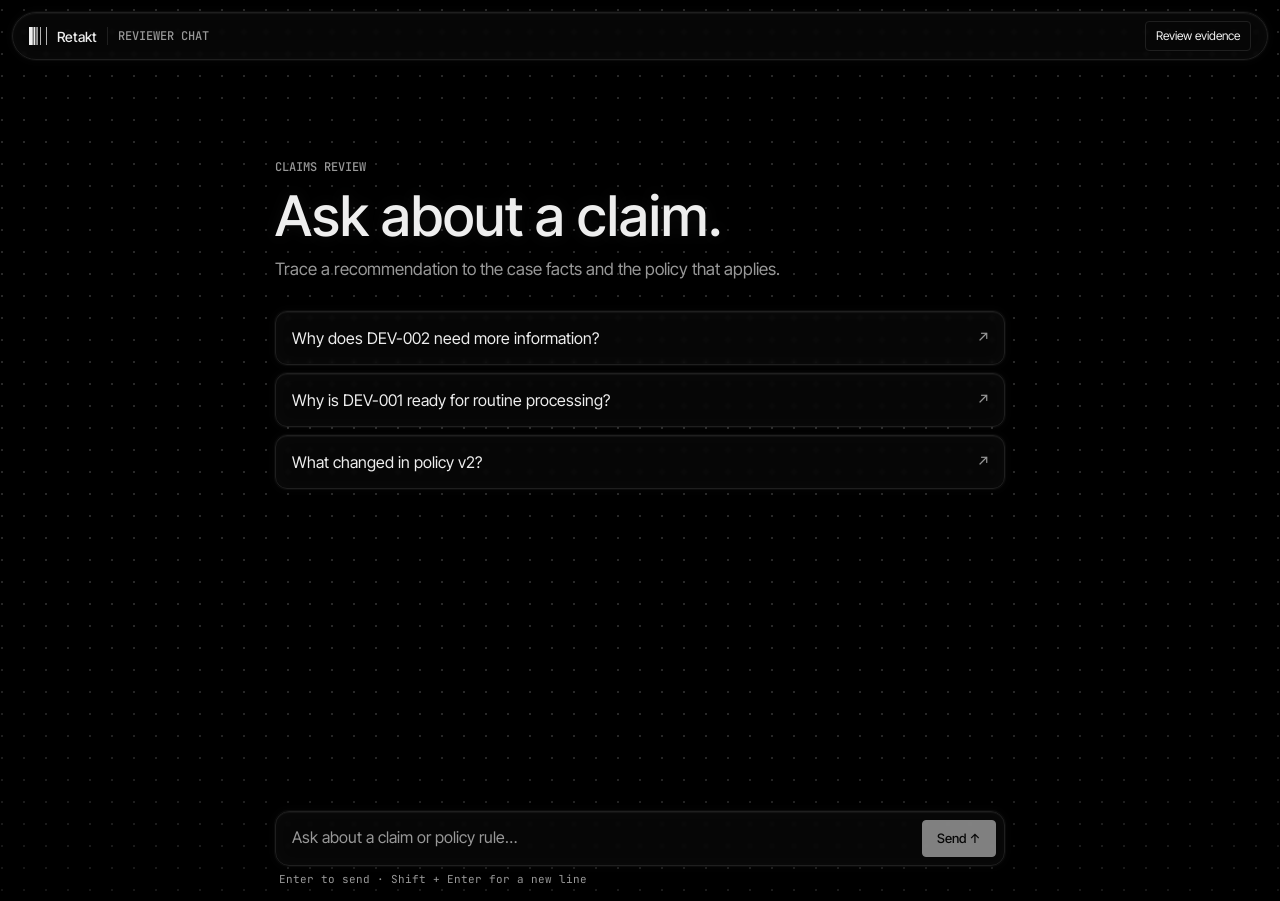
==== demo/chat-redesign/index.html @ 4e8978b3 "[B/B-lead] Policy-Versionen (Supabase), Retakt-Chat-Redesign mit Handy-Vorschau, Lovable-Prompts - c" ====
<!doctype html>
<html lang="en">
<head>
  <meta charset="utf-8">
  <meta name="viewport" content="width=device-width, initial-scale=1">
  <meta name="theme-color" content="#000000">
  <title>Reviewer chat · Retakt</title>
  <link rel="preconnect" href="https://fonts.googleapis.com">
  <link rel="preconnect" href="https://fonts.gstatic.com" crossorigin>
  <link href="https://fonts.googleapis.com/css2?family=Inter+Tight:wght@400;500;600&family=JetBrains+Mono:wght@400;500&display=swap" rel="stylesheet">
  <style>
    /* Tokens 1:1 aus app/src/styles.css (dunkles Retakt-Theme) */
    :root {
      color-scheme: dark;
      --background: oklch(0 0 0); --foreground: oklch(0.95 0 0);
      --card: oklch(0.24 0 0 / 0.22); --popover: oklch(0.15 0 0);
      --primary: oklch(0.985 0 0); --primary-foreground: oklch(0.13 0 0);
      --muted: oklch(0.2 0 0); --muted-foreground: oklch(0.68 0 0);
      --border: oklch(0.24 0 0); --input: oklch(0.26 0 0);
      --destructive: oklch(0.68 0.19 25);
      --edge-glow: 0 0 0 1px oklch(1 0 0 / 0.03), 0 0 8px oklch(1 0 0 / 0.025), inset 0 0 14px oklch(1 0 0 / 0.015);
      --decision-fast: oklch(0.87 0.15 150); --decision-fast-soft: oklch(0.87 0.15 150 / 12%); --decision-fast-line: oklch(0.87 0.15 150 / 40%);
      --decision-standard: oklch(0.92 0 0); --decision-standard-soft: oklch(1 0 0 / 6%); --decision-standard-line: oklch(1 0 0 / 20%);
      --decision-reject: oklch(0.68 0.19 25); --decision-reject-soft: oklch(0.68 0.19 25 / 12%); --decision-reject-line: oklch(0.68 0.19 25 / 40%);
      --font-sans: "Inter Tight", ui-sans-serif, system-ui, sans-serif;
      --font-mono: "JetBrains Mono", ui-monospace, SFMono-Regular, monospace;
      font: 16px/1.5 var(--font-sans); background: var(--background); color: var(--foreground);
      -webkit-font-smoothing: antialiased; -webkit-text-size-adjust: 100%;
    }
    * { box-sizing: border-box; border-color: var(--border); }
    body {
      margin: 0; min-height: 100vh;
      background-color: var(--background);
      background-image:
        radial-gradient(ellipse 120% 90% at 50% 35%, transparent 50%, oklch(0 0 0 / 0.75) 100%),
        radial-gradient(circle, oklch(1 0 0 / 0.16) 1px, transparent 1.4px);
      background-size: 100% 100%, 22px 22px; background-position: center, center; background-attachment: fixed, fixed;
    }
    button, input, select, textarea { font: inherit; color: inherit; }
    button { cursor: pointer; }
    button:disabled { cursor: default; opacity: .5; }
    :focus-visible { outline: 2px solid oklch(0.985 0 0 / .7); outline-offset: 2px; }
    [hidden] { display: none !important; }
    h1, h2 { font-weight: 500; letter-spacing: 0; line-height: 1.04; text-wrap: balance; text-shadow: 0 0 14px oklch(1 0 0 / 0.05); }
    .eyebrow, .case, .sources, .arrow, .badge { font-family: var(--font-mono); font-variant-numeric: tabular-nums; }

    /* Glasflaechen wie .bg-card.border */
    .glass, .topbar, .composer, .correction, .record, .starter, .user {
      background: var(--card); border: 1px solid var(--border);
      -webkit-backdrop-filter: blur(2px) saturate(140%); backdrop-filter: blur(2px) saturate(140%);
      box-shadow: var(--edge-glow), inset 0 1px 0 oklch(1 0 0 / 0.045);
    }

    .desk { height: 100vh; height: 100dvh; display: grid; grid-template-rows: minmax(0, 1fr) auto; }
    .topbar {
      position: fixed; z-index: 30; left: 12px; right: 12px; top: 12px; height: 48px; border-radius: 999px;
      display: flex; align-items: center; justify-content: space-between; padding: 0 16px;
    }
    .brand, .header-actions { display: flex; align-items: center; gap: 10px; }
    .brand { font-size: 14px; font-weight: 500; }
    .logo { width: 18px; height: 18px; color: var(--foreground); }
    .eyebrow { font-size: 12px; font-weight: 500; text-transform: uppercase; color: var(--muted-foreground); border-left: 1px solid var(--border); padding-left: 10px; }
    .case { font-size: 12px; padding: 4px 8px; border: 1px solid var(--decision-standard-line); background: var(--decision-standard-soft); border-radius: 4px; }
    .subtle-btn {
      background: transparent; border: 1px solid var(--border); border-radius: 4px; padding: 5px 10px; font-size: 12px;
      color: var(--foreground); text-decoration: none; display: inline-block;
    }
    .subtle-btn:hover { background: var(--muted); border-color: var(--decision-standard-line); }
    .scroll { overflow-y: auto; overscroll-behavior: contain; padding-top: 72px; }
    .column { max-width: 810px; width: 100%; margin: 0 auto; padding-inline: clamp(16px, 4vw, 40px); }

    .welcome { padding-block: clamp(32px, 9vh, 96px) 28px; }
    h1 { font-size: clamp(36px, 5.5vw, 56px); margin: 10px 0 0; }
    .intro { margin: 12px 0 28px; color: var(--muted-foreground); font-size: clamp(15px, 1.6vw, 17px); max-width: 52ch; }
    .starters { display: grid; gap: 8px; }
    .starter { width: 100%; display: flex; align-items: center; justify-content: space-between; gap: 15px; border-radius: 12px; padding: 14px 16px; text-align: left; }
    .starter:hover { border-color: var(--decision-standard-line); background: oklch(0.3 0 0 / 0.26); }
    .arrow { color: var(--muted-foreground); font-size: 15px; }

    .conversation { padding-block: 8px 24px; display: grid; gap: 22px; }
    .turn { display: grid; gap: 10px; }
    .user { margin: 0 0 4px auto; padding: 10px 14px; border-radius: 12px 12px 3px 12px; width: fit-content; max-width: 88%; white-space: pre-wrap; overflow-wrap: anywhere; background: var(--decision-standard-soft); }
    .byline { display: flex; align-items: center; gap: 8px; color: var(--muted-foreground); font-size: 12px; font-family: var(--font-mono); text-transform: uppercase; }
    .byline::before { content: ""; width: 6px; height: 6px; background: var(--foreground); border-radius: 50%; box-shadow: 0 0 10px oklch(1 0 0 / .5); }
    .answer { margin: 0; white-space: pre-wrap; overflow-wrap: anywhere; font-size: 17px; line-height: 1.45; }
    .evidence { border: 1px solid var(--border); border-radius: 10px; padding: 10px 14px; font-size: 13px; background: var(--card); }
    summary { cursor: pointer; color: var(--muted-foreground); font: 500 12px var(--font-mono); text-transform: uppercase; width: fit-content; }
    dl { display: grid; grid-template-columns: minmax(90px, 30%) 1fr; gap: 6px 14px; margin: 10px 0 2px; }
    dt { color: var(--muted-foreground); } dd { margin: 0; font-family: var(--font-mono); font-size: 12.5px; }
    dt, dd { overflow-wrap: anywhere; }
    .sources { color: var(--muted-foreground); font-size: 11px; line-height: 1.6; overflow-wrap: anywhere; margin: 8px 0 0; }
    .suggestions { display: flex; flex-wrap: wrap; gap: 8px; }
    .chip { background: transparent; border: 1px solid var(--border); border-radius: 999px; padding: 6px 12px; font-size: 13px; text-align: left; }
    .chip:hover { border-color: var(--decision-standard-line); background: var(--muted); }
    .pending { color: var(--muted-foreground); margin: 0; }
    .error { color: var(--destructive); margin: 5px 0 8px; }

    .badge { display: inline-block; font-size: 11.5px; padding: 2px 8px; border-radius: 4px; border: 1px solid; white-space: nowrap; }
    .badge.fast { color: var(--decision-fast); background: var(--decision-fast-soft); border-color: var(--decision-fast-line); }
    .badge.standard { color: var(--decision-standard); background: var(--decision-standard-soft); border-color: var(--decision-standard-line); }
    .badge.reject { color: var(--decision-reject); background: var(--decision-reject-soft); border-color: var(--decision-reject-line); }
    .byline .badge { text-transform: none; margin-left: 2px; }

    .correction { padding: 16px; border-radius: 12px; }
    .correction h2 { margin: 0 0 8px; font-size: 18px; }
    .fields { display: grid; grid-template-columns: 1fr 1fr; gap: 12px; margin-top: 10px; }
    .fields label { display: grid; gap: 4px; font: 500 12px var(--font-mono); text-transform: uppercase; color: var(--muted-foreground); }
    .wide { grid-column: 1 / -1; }
    .fields input, .fields select, .fields textarea {
      width: 100%; min-width: 0; padding: 8px 10px; border-radius: 4px; background: var(--popover); border: 1px solid var(--input);
      font: 400 14px var(--font-sans); text-transform: none; color: var(--foreground);
    }
    .fields textarea { resize: vertical; min-height: 48px; }
    .primary { padding: 8px 14px; color: var(--primary-foreground); background: var(--primary); border: 1px solid var(--primary); border-radius: 4px; font-weight: 500; font-size: 13px; }
    .primary:hover:enabled { background: oklch(0.9 0 0); }
    .correction .primary { margin-top: 12px; }
    .record { padding: 14px 16px; border-radius: 12px; border-color: var(--decision-fast-line); background: var(--decision-fast-soft); font-size: 13px; }
    .record strong { font-weight: 500; color: var(--decision-fast); }

    .compose-wrap { padding-block: 10px max(14px, env(safe-area-inset-bottom)); }
    .composer { display: flex; align-items: end; gap: 8px; border-radius: 14px; padding: 8px; }
    .composer:focus-within { border-color: var(--decision-standard-line); }
    .composer textarea { display: block; width: 100%; flex: 1; resize: none; padding: 6px 8px; border: 0; line-height: 1.4; background: transparent; min-height: 37px; max-height: 120px; }
    .composer textarea:focus-visible { outline: none; }
    .composer textarea::placeholder { color: var(--muted-foreground); }
    .send { min-width: 72px; height: 37px; }
    .keyboard-hint { margin: 6px 0 0 4px; font: 11px var(--font-mono); color: var(--muted-foreground); }
    .sr-only { position: absolute; width: 1px; height: 1px; overflow: hidden; clip-path: inset(50%); white-space: nowrap; }
    @media (max-width: 580px) {
      .eyebrow { display: none; } .keyboard-hint { display: none; } .fields { grid-template-columns: 1fr; } .user { max-width: 94%; }
    }
  </style>
</head>
<body>
<div class="desk">
  <header class="topbar">
    <div class="brand">
      <svg class="logo" viewBox="29.245 29.245 80 80" fill="currentColor" aria-hidden="true"><path d="M29.245 29.245h16.667v80H29.245zM49.245 29.245h8.334v80h-8.334zM62.434 29.245h5.145v80h-5.145zM79.245 29.245h3.333v80h-3.333zM105.912 29.245h3.333v80h-3.333z"/></svg>
      Retakt <span class="eyebrow">Reviewer chat</span>
    </div>
    <div class="header-actions"><a class="subtle-btn" id="evidence-link" href="#">Review evidence</a><span class="case" id="context" hidden></span><button class="subtle-btn" id="reset" type="button" hidden>New chat</button></div>
  </header>
  <main class="scroll" id="scroller">
    <div class="column">
      <section class="welcome" id="welcome">
        <span class="eyebrow" style="border:0;padding:0">Claims review</span>
        <h1>Ask about a claim.</h1>
        <p class="intro">Trace a recommendation to the case facts and the policy that applies.</p>
        <div class="starters" id="starters" aria-label="Suggested questions"></div>
      </section>
      <section class="conversation" id="transcript" aria-label="Conversation" hidden></section>
    </div>
  </main>
  <footer class="compose-wrap">
    <div class="column">
      <form class="composer" id="composer">
        <label for="question" class="sr-only">Your question</label>
        <textarea id="question" rows="1" maxlength="2000" placeholder="Ask about a claim or policy rule…"></textarea>
        <button class="primary send" id="send" type="submit" disabled>Send ↑</button>
      </form>
      <p class="keyboard-hint">Enter to send · Shift + Enter for a new line</p>
    </div>
  </footer>
</div>
<div id="status" class="sr-only" role="status" aria-live="polite" aria-atomic="true"></div>
<script>
'use strict';
const API = new URLSearchParams(location.search).get('api') || '';
const el = (id) => document.getElementById(id);
const transcript = el('transcript');
const question = el('question');
const storageKey = 'policy-replay.reviewer-chat.v1';
const routes = {routine_processing:'Routine processing', request_information:'Request information', human_review:'Human review'};
const starters = [
  'Why does DEV-002 need more information?',
  'Why is DEV-001 ready for routine processing?',
  'What changed in policy v2?'
];
let caseId = null;
let turns = [];
let busy = false;

function node(tag, className, text) {
  const item = document.createElement(tag);
  if (className) item.className = className;
  if (text !== undefined && text !== null) item.textContent = text;
  return item;
}
function button(label, className, action) {
  const item = node('button',className,label);
  item.type = 'button';
  item.addEventListener('click',action);
  return item;
}
function announce(text) { el('status').textContent = text; }
function remember() {
  try { sessionStorage.setItem(storageKey,JSON.stringify({caseId,turns:turns.filter(t => t.reply).slice(-20)})); }
  catch (_) { /* Chat remains usable with browser storage disabled. */ }
}
function restore() {
  try {
    const saved = JSON.parse(sessionStorage.getItem(storageKey));
    if (saved && Array.isArray(saved.turns)) {
      turns = saved.turns.filter(t => typeof t?.message === 'string' && typeof t.reply?.answer === 'string').slice(-20);
      caseId = typeof saved.caseId === 'string' ? saved.caseId : null;
    }
  } catch (_) { /* A new session starts with an empty transcript. */ }
}
const badgeClass = {routine_processing:'fast',request_information:'standard',human_review:'reject'};
function routeBadge(value) {
  const key = Object.keys(routes).find(k => k === value || routes[k] === value);
  return key ? node('span','badge ' + badgeClass[key],routes[key]) : null;
}
function fields(entries) {
  const list = node('dl');
  for (const [label,value] of entries) {
    const cell = node('dd','');
    const badge = typeof value === 'string' ? routeBadge(value) : null;
    if (badge) cell.append(badge); else cell.textContent = value;
    list.append(node('dt','',label),cell);
  }
  return list;
}
function updateFrame() {
  const hasTurns = turns.length > 0;
  el('welcome').hidden = hasTurns;
  transcript.hidden = !hasTurns;
  el('reset').hidden = !hasTurns;
  el('reset').disabled = busy;
  el('context').hidden = !caseId;
  el('context').textContent = caseId || '';
  el('context').setAttribute('aria-label','Current claim ' + (caseId || 'none'));
  el('send').disabled = busy || !question.value.trim();
}
function readHistory() {
  return turns.filter(t => t.reply).slice(-4).flatMap(t => [
    {role:'user',content:t.message},{role:'assistant',content:t.reply.answer}
  ]);
}
async function request(path,options) {
  const response = await fetch(API + path,options);
  const body = await response.json().catch(() => ({}));
  if (!response.ok) {
    const error = new Error(typeof body.error === 'string' ? body.error : 'The request failed. Please try again.');
    error.status = response.status;
    throw error;
  }
  return body;
}
function post(data) {
  return {method:'POST',headers:{'Content-Type':'application/json'},body:JSON.stringify(data)};
}
function errorMessage(error) {
  return error instanceof TypeError ? 'The connection was interrupted. Please try again.' : error.message;
}
function savedCorrection(turn, action, entry) {
  const box = node('div','record');
  box.append(node('strong','','Correction saved for ' + action.case_id),fields([
    ['Previous decision',routes[entry.previous_recommendation] || entry.previous_recommendation],
    ['Reviewer decision',routes[entry.recommendation] || entry.recommendation],
    ['Reason',entry.reason],['Reviewer',entry.reviewer],['Policy',entry.policy_version],
    ['Audit revision',entry.revision],['Recorded',entry.created_at]
  ]));
  if (turn.original) box.append(node('p','','Original engine decision: ' + (routes[turn.original] || turn.original) + '.'));
  return box;
}
function correctionForm(turn,action) {
  if (turn.saved) return savedCorrection(turn, action, turn.saved);
  const form = node('form','correction');
  const title = node('h2','','Correct ' + action.case_id);
  const grid = node('div','fields');
  const select = node('select');
  const reviewer = node('input');
  const reason = node('textarea');
  const save = node('button','primary','Save correction');
  save.type = 'submit';
  const feedback = node('p','error');
  feedback.hidden = true;
  feedback.setAttribute('role','alert');
  const reload = button('Reload claim','subtle-btn',reloadDetail);
  reload.hidden = true;
  function input(label,control,className) {
    const wrapper = node('label',className,label);
    control.required = true;
    wrapper.append(control);
    return wrapper;
  }
  function buildChoices() {
    select.replaceChildren(new Option('Choose a recommendation',''));
    for (const [value,label] of Object.entries(routes)) {
      if (value !== action.current_recommendation) select.add(new Option(label,value));
    }
  }
  buildChoices();
  reviewer.autocomplete = 'off';
  reason.rows = 2;
  grid.append(input('New recommendation',select),input('Reviewer name',reviewer),input('Reason for the correction',reason,'wide'));
  const current = node('p','byline','Current decision');
  current.append(routeBadge(action.current_recommendation) || '');
  form.append(title,current,grid,save,feedback,reload);
  let draft = turn.draft || {};
  function syncDraft() {
    const next = {route:select.value,reviewer:reviewer.value,reason:reason.value,revision:action.revision};
    if (draft.route === next.route && draft.reviewer === next.reviewer && draft.reason === next.reason && draft.revision === next.revision) {
      next.id = draft.id;
    }
    draft = next;
    turn.draft = draft;
    remember();
  }
  select.value = draft.route || '';
  reviewer.value = draft.reviewer || '';
  reason.value = draft.reason || '';
  form.addEventListener('input',syncDraft);
  function disableInputs(value) {
    for (const control of [select,reviewer,reason,save]) control.disabled = value;
  }
  async function reloadDetail() {
    reload.disabled = true;
    try {
      const detail = await request('/api/claims/' + encodeURIComponent(action.case_id));
      if (detail.decision?.case_status === 'closed') {
        feedback.textContent = 'This claim is closed. Its decision is retained.';
        reload.hidden = true;
        return;
      }
      action.policy_version = detail.decision.policy_version;
      action.revision = detail.revision;
      action.current_recommendation = detail.effective_recommendation;
      current.textContent = 'Current decision'; current.append(routeBadge(action.current_recommendation) || '');
      buildChoices();
      syncDraft();
      feedback.textContent = 'Claim reloaded. Review the current decision and choose the correction again.';
      reload.hidden = true;
      disableInputs(false);
      select.focus();
    } catch (error) { feedback.textContent = errorMessage(error); }
    finally { reload.disabled = false; }
  }
  if (busy) disableInputs(true);
  form.addEventListener('submit',async event => {
    event.preventDefault();
    if (busy || save.disabled || !form.reportValidity()) return;
    if (!reason.value.trim() || !reviewer.value.trim()) {
      feedback.textContent = 'Enter a reviewer name and a reason.'; feedback.hidden = false; return;
    }
    syncDraft();
    if (!draft.id) draft.id = crypto.randomUUID();
    remember();
    busy = true; disableInputs(true); updateFrame(); feedback.hidden = true; save.textContent = 'Saving…';
    try {
      const detail = await request('/api/claims/' + encodeURIComponent(action.case_id) + '/corrections',post({
        recommendation:draft.route,reason:draft.reason.trim(),reviewer:draft.reviewer.trim(),policy_version:action.policy_version,
        expected_revision:action.revision,request_id:draft.id
      }));
      const entry = detail.history?.find(record => record.request_id === draft.id);
      if (!entry) throw new Error('The response did not contain the saved correction. Retry to check the audit history.');
      turn.saved = entry; turn.original = detail.decision?.recommendation; delete turn.draft; remember();
      form.replaceWith(savedCorrection(turn,action,entry));
      announce('Correction saved for ' + action.case_id + '.'); question.focus();
    } catch (error) {
      feedback.textContent = errorMessage(error); feedback.hidden = false;
      reload.hidden = error.status !== 409;
      if (reload.hidden) disableInputs(false);
      else reload.focus();
    } finally {
      busy = false; save.textContent = 'Save correction'; updateFrame();
    }
  });
  return form;
}
function renderTurn(turn,index) {
  const group = node('article','turn');
  group.append(node('p','user',turn.message),node('div','byline','Retakt'));
  if (!turn.reply) {
    if (turn.error) {
      group.append(node('p','error',turn.error));
      if (index === turns.length-1) group.append(button('Retry message','subtle-btn',() => transmit(turn)));
    } else group.append(node('p','pending','Checking the claim and policy…'));
    return group;
  }
  const reply = turn.reply;
  group.append(node('p','answer',reply.answer));
  const evidence = (Array.isArray(reply.evidence) ? reply.evidence : []).filter(item => typeof item?.label === 'string' && typeof item.value === 'string');
  if (evidence.length || reply.model_usage) {
    const box = node('details','evidence');
    box.open = evidence.length > 0;
    box.append(node('summary','',evidence.length ? 'Evidence' : 'Answer source'));
    if (evidence.length) box.append(fields(evidence.map(item => [item.label,item.value])));
    const usage = reply.model_usage;
    if (usage?.intent && usage?.answer) box.append(node('p','sources','Question routing · ' + usage.intent + '  |  Answer · ' + usage.answer));
    group.append(box);
  }
  if (reply.action?.type === 'review_correction') group.append(correctionForm(turn,reply.action));
  if (index === turns.length-1 && Array.isArray(reply.suggestions) && reply.suggestions.length) {
    const chips = node('div','suggestions');
    for (const suggestion of reply.suggestions.filter(s => typeof s === 'string')) {
      chips.append(button(suggestion,'chip',() => start(suggestion)));
    }
    group.append(chips);
  }
  return group;
}
function render() {
  transcript.replaceChildren(...turns.map(renderTurn));
  updateFrame();
}
function scrollToTurn() { transcript.lastElementChild?.scrollIntoView({block:'start'}); }
async function transmit(turn) {
  if (busy) return;
  busy = true; turn.error = null; render(); scrollToTurn(); announce('Checking the claim and policy.');
  try {
    const result = await request('/api/chat',post(turn.request));
    if (typeof result.answer !== 'string' || !result.answer.trim()) throw new Error('The assistant returned an empty answer. Please retry.');
    turn.reply = result;
    delete turn.request;
    caseId = typeof result.case_id === 'string' ? result.case_id : null;
    remember();
    announce('Policy Replay: ' + result.answer);
  } catch (error) {
    turn.error = errorMessage(error);
    announce(turn.error);
  } finally {
    busy = false; render(); scrollToTurn();
  }
}
function start(content) {
  if (busy || !content.trim()) return;
  const message = content.trim();
  const turn = {message,request:{message,case_id:caseId,history:readHistory()}};
  turns.push(turn);
  question.value = ''; resize(); question.focus(); transmit(turn);
}
function resize() {
  question.style.height = 'auto';
  question.style.height = Math.min(question.scrollHeight,120) + 'px';
  updateFrame();
}
for (const text of starters) {
  const item = button(text,'starter',() => start(text));
  const arrow = node('span','arrow','↗'); arrow.setAttribute('aria-hidden','true'); item.append(arrow);
  el('starters').append(item);
}
el('composer').addEventListener('submit',event => { event.preventDefault(); start(question.value); });
question.addEventListener('input',resize);
question.addEventListener('keydown',event => {
  if (event.key === 'Enter' && !event.shiftKey && !event.isComposing) {
    event.preventDefault();
    if (!event.repeat) start(question.value);
  }
});
el('reset').addEventListener('click',() => {
  if (busy) return;
  caseId = null; turns = []; question.value = ''; remember(); render(); resize(); question.focus();
  announce('New conversation.');
});
restore(); render(); resize();
if (turns.length) el('scroller').scrollTop = el('scroller').scrollHeight;
</script>
<script>document.getElementById('evidence-link').href = API + '/reviewer/evidence';</script>
</body>
</html>
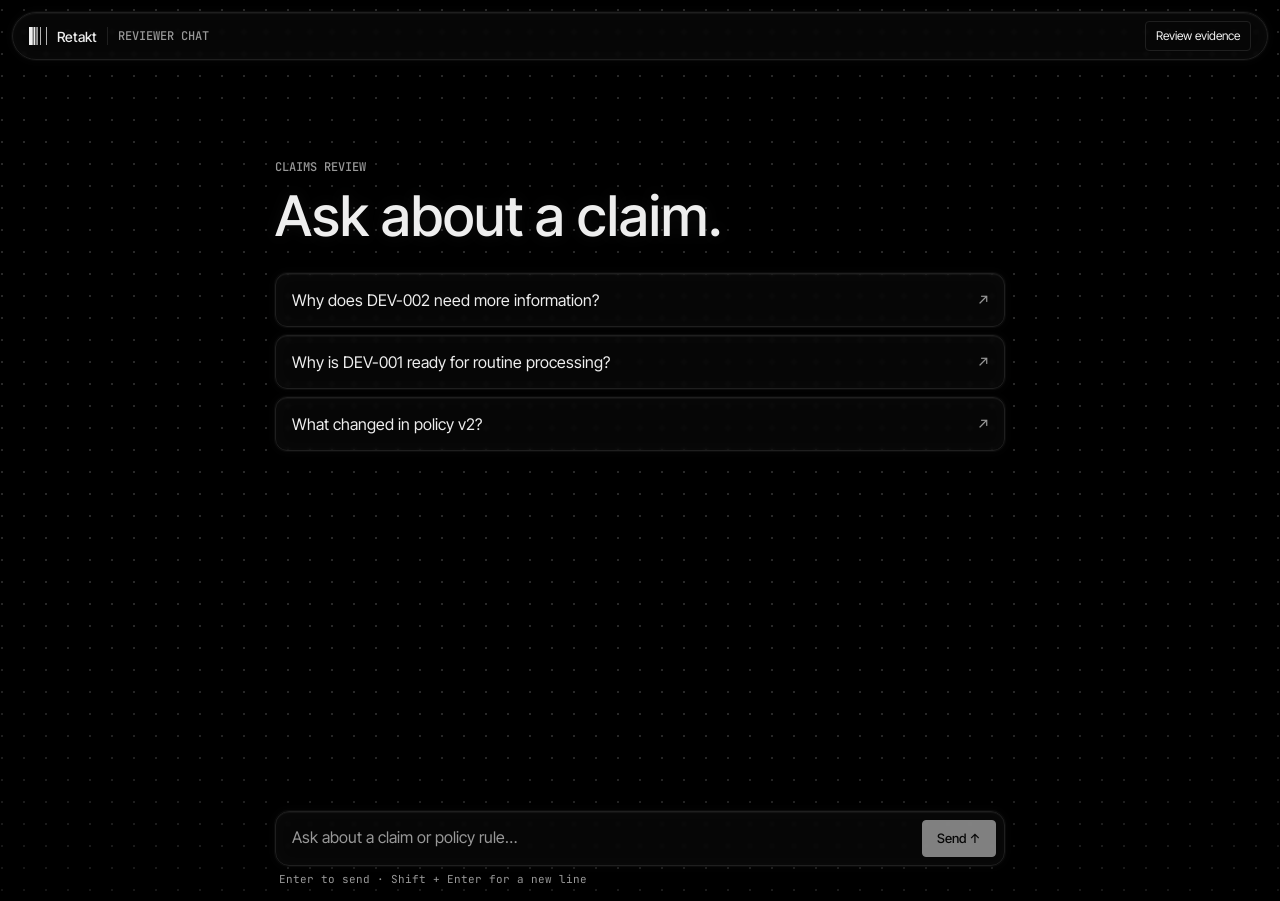
==== commit 7bbabc3a: "[B/B-lead] Landing mit Punktraster-Säulen (app → a46df7b), Mobile-Redesign-Seiten, lokale Preview-Co" ====
--- a/demo/chat-redesign/index.html
+++ b/demo/chat-redesign/index.html
@@ -70,7 +70,7 @@
     .column { max-width: 810px; width: 100%; margin: 0 auto; padding-inline: clamp(16px, 4vw, 40px); }
 
     .welcome { padding-block: clamp(32px, 9vh, 96px) 28px; }
-    h1 { font-size: clamp(36px, 5.5vw, 56px); margin: 10px 0 0; }
+    h1 { font-size: clamp(36px, 5.5vw, 56px); margin: 10px 0 28px; }
     .intro { margin: 12px 0 28px; color: var(--muted-foreground); font-size: clamp(15px, 1.6vw, 17px); max-width: 52ch; }
     .starters { display: grid; gap: 8px; }
     .starter { width: 100%; display: flex; align-items: center; justify-content: space-between; gap: 15px; border-radius: 12px; padding: 14px 16px; text-align: left; }
@@ -145,7 +145,6 @@
       <section class="welcome" id="welcome">
         <span class="eyebrow" style="border:0;padding:0">Claims review</span>
         <h1>Ask about a claim.</h1>
-        <p class="intro">Trace a recommendation to the case facts and the policy that applies.</p>
         <div class="starters" id="starters" aria-label="Suggested questions"></div>
       </section>
       <section class="conversation" id="transcript" aria-label="Conversation" hidden></section>
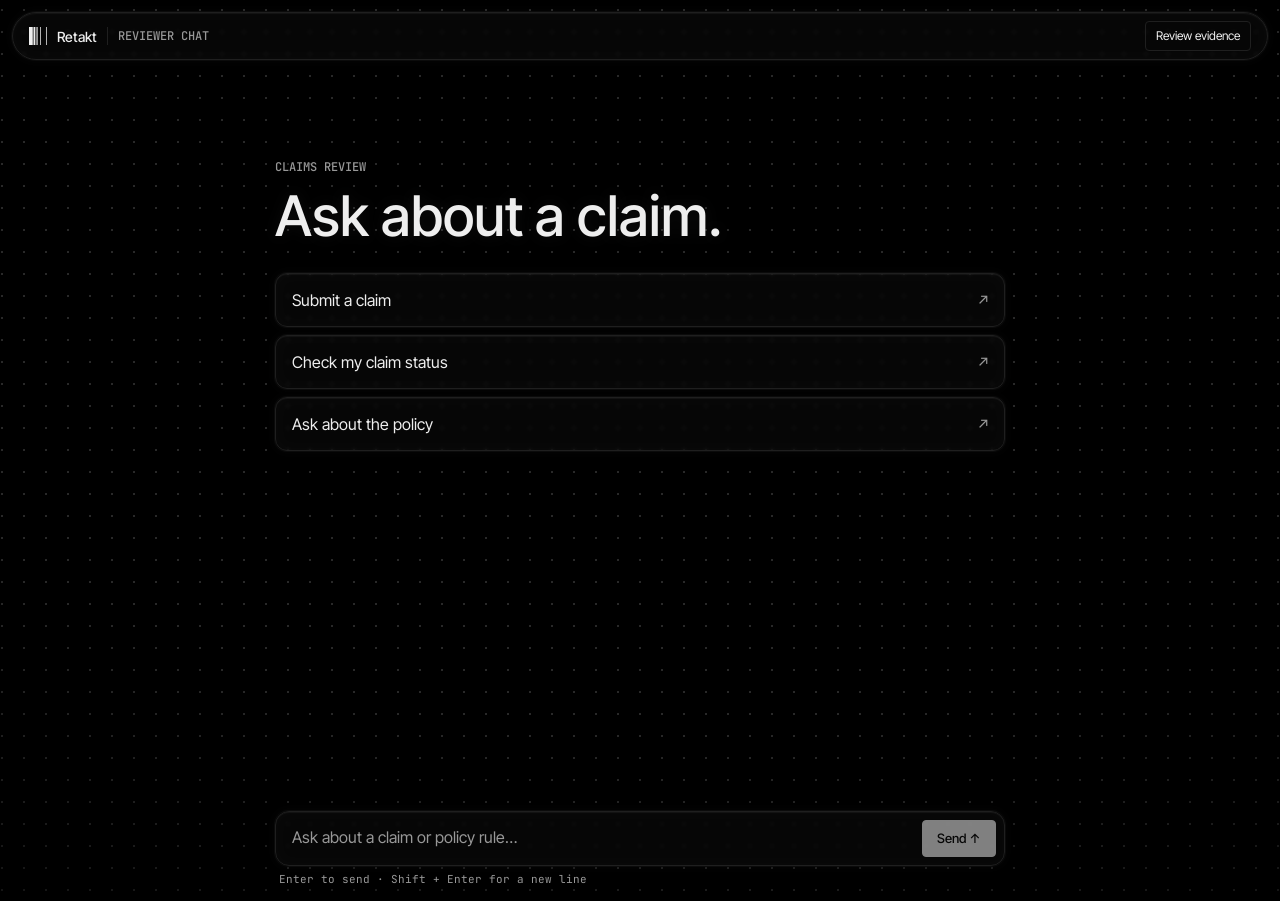
==== commit 8c78698c: "[B/B-lead] Connect reviewer chat to Gemini, show applied policy run, update chat redesign Co-Authore" ====
--- a/demo/chat-redesign/index.html
+++ b/demo/chat-redesign/index.html
@@ -120,7 +120,7 @@
     .compose-wrap { padding-block: 10px max(14px, env(safe-area-inset-bottom)); }
     .composer { display: flex; align-items: end; gap: 8px; border-radius: 14px; padding: 8px; }
     .composer:focus-within { border-color: var(--decision-standard-line); }
-    .composer textarea { display: block; width: 100%; flex: 1; resize: none; padding: 6px 8px; border: 0; line-height: 1.4; background: transparent; min-height: 37px; max-height: 120px; }
+    .composer textarea { display: block; width: 100%; flex: 1; resize: none; padding: 6px 8px; border: 0; line-height: 1.4; background: transparent; height: 37px !important; min-height: 37px; max-height: 37px; overflow: hidden; white-space: nowrap; text-overflow: ellipsis; }
     .composer textarea:focus-visible { outline: none; }
     .composer textarea::placeholder { color: var(--muted-foreground); }
     .send { min-width: 72px; height: 37px; }
@@ -145,7 +145,7 @@
       <section class="welcome" id="welcome">
         <span class="eyebrow" style="border:0;padding:0">Claims review</span>
         <h1>Ask about a claim.</h1>
-        <div class="starters" id="starters" aria-label="Suggested questions"></div>
+        <div class="starters" id="starters" aria-label="What would you like to do?"></div>
       </section>
       <section class="conversation" id="transcript" aria-label="Conversation" hidden></section>
     </div>
@@ -171,9 +171,9 @@
 const storageKey = 'policy-replay.reviewer-chat.v1';
 const routes = {routine_processing:'Routine processing', request_information:'Request information', human_review:'Human review'};
 const starters = [
-  'Why does DEV-002 need more information?',
-  'Why is DEV-001 ready for routine processing?',
-  'What changed in policy v2?'
+  {label:'Submit a claim', href:'/'},
+  {label:'Check my claim status', ask:'What is the status of DEV-002?'},
+  {label:'Ask about the policy', ask:'What changed in policy v2?'}
 ];
 let caseId = null;
 let turns = [];
@@ -435,8 +435,8 @@
   question.style.height = Math.min(question.scrollHeight,120) + 'px';
   updateFrame();
 }
-for (const text of starters) {
-  const item = button(text,'starter',() => start(text));
+for (const action of starters) {
+  const item = button(action.label,'starter',() => { if (action.href) location.href = action.href; else start(action.ask); });
   const arrow = node('span','arrow','↗'); arrow.setAttribute('aria-hidden','true'); item.append(arrow);
   el('starters').append(item);
 }
